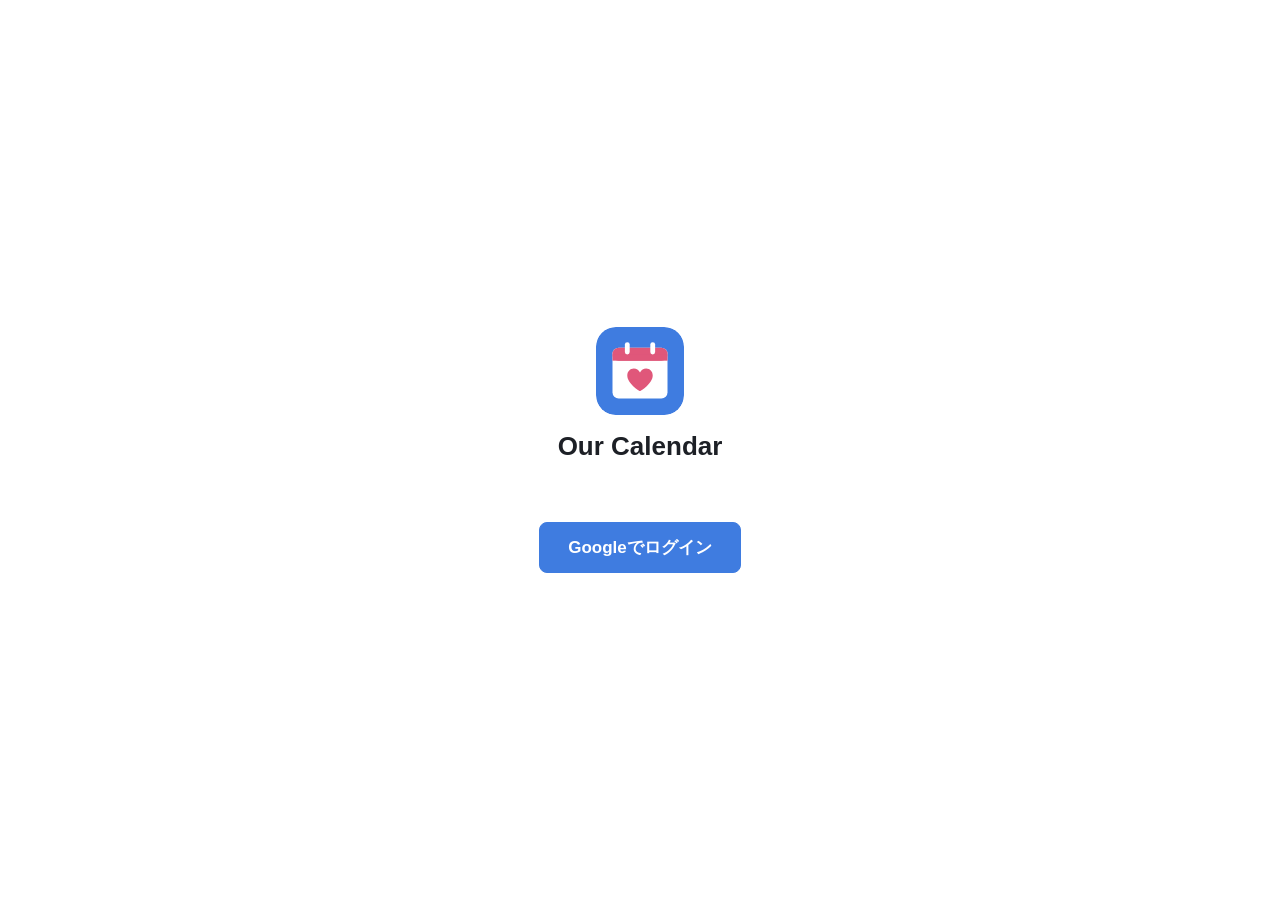
==== index.html @ 5489c7cb "通知をアプリで受け取れるようにする（Web Push・Cloudflare Workers の中継） 設定画面に「このデバイスで通知を受け取る」を追加し、通知をタップするとホーム画面のアプリが開く。 " ====
<!doctype html>
<html lang="ja">
<head>
  <meta charset="utf-8">
  <meta name="viewport" content="width=device-width, initial-scale=1, viewport-fit=cover">
  <title>Our Calendar</title>
  <meta name="theme-color" content="#ffffff" media="(prefers-color-scheme: light)">
  <meta name="theme-color" content="#1b1d22" media="(prefers-color-scheme: dark)">
  <meta name="apple-mobile-web-app-capable" content="yes">
  <meta name="mobile-web-app-capable" content="yes">
  <meta name="apple-mobile-web-app-status-bar-style" content="default">
  <meta name="apple-mobile-web-app-title" content="カレンダー">
  <link rel="manifest" href="manifest.webmanifest">
  <link rel="icon" href="icons/icon.svg" type="image/svg+xml">
  <link rel="apple-touch-icon" href="icons/apple-touch-icon.png">
  <link rel="stylesheet" href="styles.css?v=29">
  <script type="module" src="app.js?v=29"></script>
</head>
<body>
  <!-- ログイン画面 -->
  <section id="login-screen" class="login" hidden>
    <img src="icons/icon.svg" alt="" class="login-icon">
    <h1>Our Calendar</h1>
    <p id="login-message" class="login-message"></p>
    <button id="login-btn" class="btn primary large" type="button">Googleでログイン</button>
  </section>

  <!-- メイン画面 -->
  <div id="app" hidden>
    <header class="topbar">
      <div class="nav">
        <button id="prev-btn" class="icon-btn" type="button" aria-label="前の月">‹</button>
        <h1 id="title" class="title"></h1>
        <button id="next-btn" class="icon-btn" type="button" aria-label="次の月">›</button>
      </div>
      <div class="actions">
        <button id="settings-btn" class="icon-btn settings-icon" type="button" aria-label="設定">⚙︎</button>
      </div>
      <div class="subbar">
        <div id="filters" class="filters"></div>
        <div class="seg view-seg" role="tablist">
          <button type="button" data-view="month" role="tab">月</button>
          <button type="button" data-view="year" role="tab" class="year-tab">年</button>
          <button type="button" data-view="list" role="tab">一覧</button>
        </div>
      </div>
      <div id="loading" class="loading" hidden></div>
    </header>

    <div id="banner" class="banner" hidden></div>
    <main id="main"></main>
    <button id="add-btn" class="fab" type="button" aria-label="予定を追加">＋</button>
  </div>

  <!-- 1日の予定 -->
  <dialog id="day-dialog" class="sheet">
    <div class="sheet-head">
      <h2 id="day-title"></h2>
      <button class="icon-btn" type="button" data-close aria-label="閉じる">×</button>
    </div>
    <div id="day-events" class="day-events"></div>
    <button id="day-add-btn" class="btn primary block" type="button">この日に予定を追加</button>
  </dialog>

  <!-- 予定・タスクの追加と編集（全画面） -->
  <dialog id="event-dialog" class="page">
    <form id="event-form" novalidate>
      <header class="page-head">
        <button class="icon-btn" type="button" data-close aria-label="閉じる">×</button>
        <h2 id="event-dialog-title"></h2>
        <button id="save-btn" class="btn primary" type="submit">保存</button>
      </header>
      <div class="page-body">
        <div class="seg kind-seg" role="tablist">
          <button type="button" data-kind="event" role="tab">予定</button>
          <button type="button" data-kind="task" role="tab">タスク</button>
        </div>

        <input name="title" class="title-input" type="text" placeholder="タイトル" autocomplete="off" enterkeyhint="done">

        <div id="persons" class="persons"></div>

        <section class="block">
          <div class="date-head">
            <span id="date-label" class="date-label"></span>
            <label id="multi-wrap" class="check"><input name="multi" type="checkbox"> 複数日</label>
          </div>
          <div id="mini-cal" class="mini-cal"></div>
        </section>

        <section id="event-times" class="block">
          <div class="time-row">
            <span>開始</span>
            <div class="time-pick" data-time="startTime" data-label="開始"><input name="startTime" type="hidden"><button name="startTime_btn" class="time-btn" type="button"></button></div>
            <button class="clear" type="button" data-clear="startTime" aria-label="開始の時刻を消す">×</button>
          </div>
          <div class="time-row">
            <span>終了</span>
            <div class="time-pick" data-time="endTime" data-label="終了"><input name="endTime" type="hidden"><button name="endTime_btn" class="time-btn" type="button"></button></div>
            <button class="clear" type="button" data-clear="endTime" aria-label="終了の時刻を消す">×</button>
          </div>
        </section>

        <section id="task-times" class="block">
          <div class="time-row">
            <span>期限の時刻</span>
            <div class="time-pick" data-time="dueTime" data-label="期限の時刻"><input name="dueTime" type="hidden"><button name="dueTime_btn" class="time-btn" type="button"></button></div>
            <button class="clear" type="button" data-clear="dueTime" aria-label="期限の時刻を消す">×</button>
          </div>
          <label id="done-wrap" class="check done-check"><input name="done" type="checkbox"> 完了</label>
        </section>

        <label class="field">
          <span>メモ</span>
          <textarea name="description" rows="2"></textarea>
        </label>

        <p id="event-note" class="note" hidden></p>
        <p id="event-error" class="error" hidden></p>
        <button id="delete-btn" class="btn danger block" type="button">削除</button>
      </div>
    </form>
  </dialog>

  <!-- 時刻を選ぶ（時と分を回して選ぶ。分は5分刻み） -->
  <dialog id="time-dialog" class="sheet time-sheet">
    <div class="time-sheet-head">
      <button id="time-none-btn" class="btn" type="button">時刻なし</button>
      <h2 id="time-title"></h2>
      <button id="time-ok-btn" class="btn primary" type="button">決定</button>
    </div>
    <div class="wheels">
      <div id="wheel-h" class="wheel" aria-label="時"></div>
      <span class="wheel-colon">:</span>
      <div id="wheel-m" class="wheel" aria-label="分"></div>
    </div>
  </dialog>

  <!-- Googleの予定をアプリ形式に変換（一度だけ使う） -->
  <dialog id="convert-dialog" class="page">
    <header class="page-head">
      <button class="icon-btn" type="button" data-close aria-label="閉じる">×</button>
      <h2>Googleの予定を変換</h2>
      <span class="head-spacer"></span>
    </header>
    <div class="page-body">
      <p id="convert-intro" class="muted small"></p>
      <div class="convert-tools">
        <span id="convert-count" class="muted small"></span>
        <span class="spacer"></span>
        <button id="convert-all-btn" class="btn" type="button">すべて選択</button>
        <button id="convert-none-btn" class="btn" type="button">すべて解除</button>
      </div>
      <p id="convert-message" class="note" hidden></p>
      <div id="convert-list" class="convert-list"></div>
      <button id="convert-run-btn" class="btn primary block" type="button"></button>
    </div>
  </dialog>

  <!-- 設定（全画面） -->
  <dialog id="settings-dialog" class="page">
    <header class="page-head">
      <button class="icon-btn" type="button" data-close aria-label="閉じる">×</button>
      <h2>設定</h2>
      <span class="head-spacer"></span>
    </header>
    <div class="page-body">
      <section class="settings-section">
        <h3 class="menu-heading">このデバイスの持ち主</h3>
        <div id="owner-seg" class="seg owner-seg" role="radiogroup"></div>
        <p class="muted small">持ち主の予定（2人の予定を含む）を、カレンダーで先に表示します。</p>
      </section>
      <section id="push-section" class="settings-section" hidden>
        <h3 class="menu-heading">通知</h3>
        <p id="push-status" class="muted small"></p>
        <button id="push-btn" class="btn block push-btn" type="button"></button>
      </section>
      <section class="settings-section">
        <h3 class="menu-heading">アカウント</h3>
        <p id="menu-account" class="muted"></p>
      </section>
      <section class="settings-section">
        <h3 class="menu-heading">カレンダー</h3>
        <ul id="menu-calendars" class="legend"></ul>
      </section>
      <button id="convert-btn" class="btn block" type="button">Googleの予定をアプリ形式に変換</button>
      <div class="form-actions">
        <button id="reload-btn" class="btn" type="button">再読み込み</button>
        <span class="spacer"></span>
        <button id="logout-btn" class="btn danger" type="button">ログアウト</button>
      </div>
    </div>
  </dialog>
</body>
</html>
---- styles.css ----
:root {
  --bg: #ffffff;
  --surface: #f5f6f8;
  --line: #e3e5ea;
  --text: #1d2026;
  --muted: #6b7280;
  --accent: #3f7ce0;
  --accent-text: #ffffff;
  --sun: #d9534f;
  --sat: #3f7ce0;
  --today-bg: #3f7ce0;
  --warn-bg: #fff4e0;
  --warn-text: #7a4a00;
  --danger: #d14343;
  --shadow: 0 6px 24px rgba(0, 0, 0, 0.18);
  --topbar-h: 100px;
  color-scheme: light dark;
}

@media (prefers-color-scheme: dark) {
  :root {
    --bg: #1b1d22;
    --surface: #25282f;
    --line: #353943;
    --text: #e8eaee;
    --muted: #9aa1ad;
    --accent: #6c9cf0;
    --accent-text: #0f1420;
    --sun: #f07b76;
    --sat: #7fa9f5;
    --today-bg: #6c9cf0;
    --warn-bg: #3b2f1a;
    --warn-text: #f3cf8f;
    --danger: #f07b76;
    --shadow: 0 6px 24px rgba(0, 0, 0, 0.5);
  }
}

* { box-sizing: border-box; }
[hidden] { display: none !important; }

html, body { margin: 0; }
body {
  background: var(--bg);
  color: var(--text);
  font-family: -apple-system, BlinkMacSystemFont, "Hiragino Sans", "Hiragino Kaku Gothic ProN", "Noto Sans JP", "Yu Gothic UI", Meiryo, sans-serif;
  font-size: 16px;
  line-height: 1.5;
  -webkit-text-size-adjust: 100%;
  -webkit-tap-highlight-color: transparent;
}

button, input, select, textarea { font: inherit; color: inherit; }
button { cursor: pointer; }

/* ---------- ボタン ---------- */
.btn {
  border: 1px solid var(--line);
  background: var(--bg);
  border-radius: 8px;
  padding: 6px 14px;
  white-space: nowrap;
}
.btn.primary { background: var(--accent); border-color: var(--accent); color: var(--accent-text); font-weight: 600; }
.btn.danger { color: var(--danger); }
.btn.large { padding: 12px 28px; font-size: 17px; }
.btn.block { display: block; width: 100%; }
.btn:disabled { opacity: 0.5; cursor: default; }

.icon-btn {
  border: 0;
  background: transparent;
  width: 40px;
  height: 40px;
  border-radius: 8px;
  font-size: 24px;
  line-height: 1;
}
.icon-btn:active, .btn:active { opacity: 0.7; }

/* ---------- ログイン ---------- */
.login {
  min-height: 100dvh;
  display: flex;
  flex-direction: column;
  align-items: center;
  justify-content: center;
  gap: 12px;
  padding: 24px 16px;
  text-align: center;
}
.login-icon { width: 88px; height: 88px; border-radius: 20px; }
.login h1 { margin: 0; font-size: 26px; }
.login-message { color: var(--muted); margin: 0 0 8px; min-height: 1.5em; }

/* ---------- 上部バー ---------- */
.topbar {
  position: sticky;
  top: 0;
  z-index: 10;
  background: var(--bg);
  border-bottom: 1px solid var(--line);
  padding: env(safe-area-inset-top) max(8px, env(safe-area-inset-right)) 0 max(8px, env(safe-area-inset-left));
  display: flex;
  flex-wrap: wrap;
  align-items: center;
  justify-content: space-between;
  gap: 4px 8px;
  min-height: 52px;
}
.nav { display: flex; align-items: center; gap: 2px; min-width: 0; }
.title { font-size: 19px; margin: 0 4px; white-space: nowrap; }
.actions { display: flex; align-items: center; gap: 6px; padding: 6px 0; }

.subbar {
  flex-basis: 100%;
  display: flex;
  align-items: center;
  justify-content: space-between;
  padding: 0 4px 8px;
}
.filters { display: flex; gap: 8px; }
.filter-btn {
  width: 44px;
  height: 36px;
  border-radius: 18px;
  border: 2px solid var(--line);
  background: var(--bg);
  font-size: 20px;
  line-height: 1;
  filter: grayscale(1);
  opacity: 0.45;
}
.filter-btn[aria-pressed="true"] {
  border-color: var(--person-color);
  background: color-mix(in srgb, var(--person-color) 15%, var(--bg));
  filter: none;
  opacity: 1;
}

.seg { display: inline-flex; border: 1px solid var(--line); border-radius: 8px; overflow: hidden; }
.seg button { border: 0; background: var(--bg); padding: 6px 12px; }
.seg button[aria-selected="true"] { background: var(--accent); color: var(--accent-text); font-weight: 600; }

.loading {
  position: absolute;
  left: 0; right: 0; bottom: -1px;
  height: 2px;
  background: linear-gradient(90deg, transparent, var(--accent), transparent);
  background-size: 50% 100%;
  background-repeat: no-repeat;
  animation: loading 1s linear infinite;
}
@keyframes loading { from { background-position: -50% 0; } to { background-position: 150% 0; } }

.banner {
  display: flex;
  align-items: center;
  justify-content: space-between;
  gap: 8px;
  padding: 8px 16px;
  background: var(--surface);
  color: var(--muted);
  font-size: 14px;
}
.banner.warn { background: var(--warn-bg); color: var(--warn-text); }

@media (max-width: 420px) {
  .topbar { padding-left: max(4px, env(safe-area-inset-left)); padding-right: max(4px, env(safe-area-inset-right)); gap: 4px; }
  .icon-btn { width: 34px; }
  .title { font-size: 17px; margin: 0 2px; }
  .actions { gap: 4px; }
  .actions .btn { padding: 6px 10px; }
  .seg button { padding: 6px 10px; }
}

main { padding-bottom: calc(88px + env(safe-area-inset-bottom)); }

/* ---------- 月表示 ---------- */
.month {
  display: grid;
  grid-template-columns: repeat(7, minmax(0, 1fr));
  grid-auto-rows: auto;
  user-select: none;
  -webkit-user-select: none;
}
.wd {
  text-align: center;
  font-size: 12px;
  color: var(--muted);
  padding: 4px 0;
  border-bottom: 1px solid var(--line);
  font-weight: 700;
}
.wd.sun { color: var(--sun); }
.wd.sat { color: var(--sat); }

.cell {
  min-height: 92px;
  border-right: 1px solid var(--line);
  border-bottom: 1px solid var(--line);
  padding: 2px 2px 4px;
  overflow: hidden;
  cursor: pointer;
}
.cell:nth-child(7n + 7) { border-right: 0; }
.cell.other { background: var(--surface); }
.cell.other .num, .cell.other .chip { opacity: 0.55; }
.num {
  font-size: 12px;
  width: 22px;
  height: 22px;
  line-height: 22px;
  text-align: center;
  border-radius: 50%;
  margin: 0 auto 2px;
}
.cell.sun .num { color: var(--sun); }
.cell.sat .num { color: var(--sat); }
.cell.today .num { background: var(--today-bg); color: var(--accent-text); font-weight: 700; }

.chip {
  display: flex;
  align-items: center;
  gap: 2px;
  font-size: 11px;
  line-height: 16px;
  height: 16px;
  margin-bottom: 1px;
  white-space: nowrap;
  overflow: hidden;
  border-radius: 3px;
}
.chip.bar { color: #fff; padding: 0 3px; display: block; text-overflow: clip; }
/* タスク：人の色の枠の「白抜き」の帯。文字は読みやすさを優先して、ふつうの文字色の太字にする
   （中は人の色を薄く敷いて、予定の塗りつぶしと見分ける） */
.chip.bar.task {
  background: color-mix(in srgb, var(--c) 28%, var(--bg));
  box-shadow: inset 0 0 0 2px var(--c);
  color: var(--text);
  font-weight: 600;
}
.chip.bar.task .t { color: inherit; opacity: 0.8; }
.chip .t { color: rgba(255, 255, 255, 0.85); }
.dot { display: inline-block; flex: none; width: 8px; height: 8px; border-radius: 50%; }
.more {
  /* 見落とさないよう、黄色の帯で目立たせる */
  font-size: 10px;
  font-weight: 700;
  color: #3a2e00;
  background: #f5c542;
  border-radius: 3px;
  padding: 0 3px;
  white-space: nowrap;
  overflow: hidden;
}

/* スマホ：月のカレンダーを画面にちょうど収め、帯を2行にする。
   iPhone 14 くらいのホーム画面アプリで、5週の月は4件＋「他n件」、6週の月は3件＋「他n件」が入るように詰めている。
   ここの高さを変えたら、app.js の chipsPerCell の値も合わせて直す */
@media (max-width: 599px) {
  main:has(.month) { padding-bottom: 0; }
  .month {
    grid-template-rows: auto repeat(var(--weeks, 6), minmax(0, 1fr));
    height: calc(100dvh - var(--month-top, 120px)); /* 画面の下端（ホームバーの所）まで使う */
  }
  /* 月のカレンダーは画面に収まっているので、上下にスワイプしても画面を動かさない
     （左右のスワイプで月を移る処理は app.js。予定の画面などのダイアログは #app の外なので影響しない） */
  html:has(.month), body:has(.month) { overflow: hidden; overscroll-behavior: none; }
  #app:has(.month) { touch-action: none; }
  .wd { padding: 1px 0; font-size: 10.5px; line-height: 14px; }
  .cell { min-height: 0; padding: 1px; }
  .num { width: 19.5px; height: 19.5px; line-height: 19.5px; font-size: 11.9px; font-weight: 700; margin-bottom: 1px; } /* 下の余白のぶん、少し大きく（+8%）して太字に */
  .chip.bar {
    height: 24px; /* 1行で済む予定も、2行分の高さにそろえる */
    font-size: 10.5px;
    line-height: 12px;
    margin-bottom: 3px;
    padding: 0 2px;
    white-space: normal;
    word-break: break-all;
  }
  .chip .t, .chip .n { display: block; overflow: hidden; }
  .chip.timed .n { white-space: nowrap; }
  .chip:not(.timed) .n { display: -webkit-box; -webkit-box-orient: vertical; -webkit-line-clamp: 2; }
  .more { height: 13px; line-height: 13px; }

  /* 上部バーの余白も詰める */
  /* 上部バーを1段にする：月の移動・猫と魚・月/一覧・メニュー */
  :root { --topbar-h: 52px; }
  .topbar { flex-wrap: nowrap; gap: 4px; }
  .subbar { display: contents; }
  .nav { order: 1; flex: 1; }
  .filters { order: 2; gap: 4px; }
  .view-seg { order: 3; }
  .actions { order: 4; padding: 4px 0; }
  .filter-btn { width: 36px; height: 30px; font-size: 17px; }
  .view-seg button { padding: 3px 8px; }
}

@media (min-width: 600px) {
  .cell { min-height: 110px; padding: 4px; }
  .chip { font-size: 12px; line-height: 18px; height: 18px; }
  .chip .t { margin-right: 3px; }
  .chip:hover { background: var(--surface); }
  .chip.bar:hover { filter: brightness(1.08); }
}
@media (min-width: 900px) {
  .cell { min-height: 132px; }
}

/* ---------- 年表示 ---------- */
/* 12か月の小さなカレンダー。予定のある日は人の色（2人とも予定があれば紫）で塗る */
.year {
  display: grid;
  grid-template-columns: repeat(4, minmax(0, 1fr));
  gap: 20px 24px;
  max-width: 1100px;
  margin: 0 auto;
  padding: 16px;
  user-select: none;
  -webkit-user-select: none;
}
.ym { cursor: pointer; border-radius: 8px; padding: 4px; }
.ym-title { font-size: 15px; font-weight: 700; margin: 0 0 4px 4px; }
.ym-title.current { color: var(--accent); }
.ym-grid {
  display: grid;
  grid-template-columns: repeat(7, minmax(0, 1fr));
  grid-template-rows: auto repeat(6, 1fr); /* 5週の月も6週分の高さにして、月どうしの高さをそろえる */
  gap: 2px;
}
.ywd { text-align: center; font-size: 11px; font-weight: 700; color: var(--muted); }
.ywd.sun, .yd.sun { color: var(--sun); }
.ywd.sat, .yd.sat { color: var(--sat); }
.yd {
  display: flex;
  align-items: center;
  justify-content: center;
  height: 28px;
  font-size: 13px;
  border-radius: 4px;
}
.yd.has { background: var(--c); color: #fff; font-weight: 700; }
.yd.today { box-shadow: inset 0 0 0 2px var(--text); font-weight: 700; }
.yd.has.today { box-shadow: inset 0 0 0 2px var(--bg), 0 0 0 1.5px var(--text); }
@media (hover: hover) {
  .ym:hover { background: var(--surface); }
}
@media (min-width: 600px) and (max-width: 899px) {
  .year { grid-template-columns: repeat(3, minmax(0, 1fr)); }
}

/* スマホ：3列×4段で、1年を画面にちょうど収める（スクロールしない） */
@media (max-width: 599px) {
  .year-tab { display: none; } /* スマホではピンチで切り替える */
  main:has(.year) { padding-bottom: 0; }
  html:has(.year), body:has(.year) { overflow: hidden; overscroll-behavior: none; }
  #app:has(.year) { touch-action: none; }
  .year {
    grid-template-columns: repeat(3, minmax(0, 1fr));
    grid-template-rows: repeat(4, minmax(0, 1fr));
    gap: 4px 8px;
    height: calc(100dvh - var(--month-top, 120px));
    padding: 4px 6px max(4px, env(safe-area-inset-bottom));
  }
  .ym { display: flex; flex-direction: column; min-height: 0; padding: 0; }
  .ym-title { font-size: 12.5px; margin: 0 0 1px 2px; }
  .ym-grid { flex: 1; min-height: 0; gap: 1px; }
  .ywd { font-size: 8.5px; line-height: 11px; }
  .yd { height: auto; min-height: 0; font-size: 10px; border-radius: 3px; }
  .yd.today { box-shadow: inset 0 0 0 1.5px var(--text); }
  .yd.has.today { box-shadow: inset 0 0 0 1.5px var(--bg), 0 0 0 1px var(--text); }
}

/* ---------- 一覧表示 ---------- */
.list { max-width: 720px; margin: 0 auto; padding: 8px 16px; }
.list-day h2 {
  font-size: 14px;
  color: var(--muted);
  margin: 16px 0 4px;
  position: sticky;
  top: calc(var(--topbar-h) + env(safe-area-inset-top));
  background: var(--bg);
  padding: 4px 0;
}
.list-day h2.today { color: var(--accent); }
.empty { color: var(--muted); text-align: center; padding: 24px 0; }
.more-btn { margin: 24px 0; }

.event-row {
  display: flex;
  align-items: flex-start;
  gap: 10px;
  width: 100%;
  text-align: left;
  border: 0;
  background: transparent;
  padding: 8px 4px;
  border-radius: 8px;
}
.event-row:active, .event-row:hover { background: var(--surface); }
.event-row .bar { flex: none; width: 4px; align-self: stretch; border-radius: 2px; }
.event-row .time { flex: none; width: 7.5em; font-size: 13px; color: var(--muted); padding-top: 1px; font-variant-numeric: tabular-nums; }
.event-row .body { display: flex; flex-direction: column; min-width: 0; }
.event-row .name { overflow-wrap: anywhere; }
.event-row .cal { font-size: 12px; color: var(--muted); }

/* ---------- 追加ボタン ---------- */
.fab {
  position: fixed;
  right: max(20px, env(safe-area-inset-right));
  bottom: calc(20px + env(safe-area-inset-bottom));
  width: 56px;
  height: 56px;
  border-radius: 50%;
  border: 0;
  background: var(--accent);
  color: var(--accent-text);
  font-size: 30px;
  line-height: 1;
  box-shadow: var(--shadow);
  z-index: 20;
}

/* ---------- シート（ダイアログ） ---------- */
dialog.sheet {
  border: 0;
  padding: 16px;
  padding-bottom: calc(16px + env(safe-area-inset-bottom));
  width: 100%;
  max-width: 520px;
  max-height: 90dvh;
  overflow-y: auto;
  background: var(--bg);
  color: var(--text);
  box-shadow: var(--shadow);
  margin: auto auto 0;
  border-radius: 16px 16px 0 0;
}
dialog.sheet::backdrop { background: rgba(0, 0, 0, 0.35); }
@media (min-width: 600px) {
  dialog.sheet { margin: auto; border-radius: 16px; padding-bottom: 16px; }
}

.sheet-head { display: flex; align-items: center; justify-content: space-between; margin-bottom: 8px; }
.sheet-head h2 { font-size: 18px; margin: 0; }
.day-events { margin-bottom: 12px; }

.field { display: flex; flex-direction: column; gap: 2px; margin-bottom: 10px; flex: 1; min-width: 0; }
.field > span { font-size: 13px; color: var(--muted); }
.field input, .field select, .field textarea {
  width: 100%;
  border: 1px solid var(--line);
  border-radius: 8px;
  padding: 8px 10px;
  background: var(--bg);
  font-size: 16px; /* iPhoneで入力時に拡大されないよう16px以上 */
  min-height: 42px;
}
.field textarea { resize: vertical; }
.field input:disabled, .field select:disabled, .field textarea:disabled { opacity: 0.8; background: var(--surface); }
.field-row { display: flex; gap: 8px; }
.field.time { flex: 0 0 8.5em; }
.check { display: flex; align-items: center; gap: 8px; margin: 0 0 10px; }
.check input { width: 20px; height: 20px; }

.note { font-size: 13px; color: var(--muted); margin: 0 0 8px; }
.error { font-size: 14px; color: var(--danger); margin: 0 0 8px; }
.form-actions { display: flex; align-items: center; gap: 8px; margin-top: 8px; }
.spacer { flex: 1; }

.muted { color: var(--muted); }
.small { font-size: 12px; }
.menu-heading { font-size: 14px; color: var(--muted); margin: 12px 0 4px; }
.settings-section .menu-heading { margin-top: 0; }
.settings-section p { margin: 4px 0 0; }
.push-btn { margin-top: 8px; }
.owner-seg { display: flex; width: 100%; }
.owner-seg button { flex: 1; padding: 8px 4px; white-space: nowrap; }
.settings-icon { font-size: 22px; }
.legend { list-style: none; margin: 0 0 8px; padding: 0; }
.legend li { display: flex; align-items: center; gap: 8px; padding: 4px 0; }
.legend li .muted { margin-left: auto; }

.chip.done, .event-row.done .name { text-decoration: line-through; opacity: 0.55; }

/* ---------- 追加・編集の全画面 ---------- */
dialog.page {
  border: 0;
  padding: 0;
  margin: 0;
  width: 100%;
  height: 100%;
  max-width: none;
  max-height: none;
  background: var(--bg);
  color: var(--text);
  overflow-y: auto;
  overscroll-behavior: contain;
}
dialog.page::backdrop { background: var(--bg); }

.page-head {
  position: sticky;
  top: 0;
  z-index: 2;
  display: flex;
  align-items: center;
  gap: 8px;
  padding: env(safe-area-inset-top) max(8px, env(safe-area-inset-right)) 0 max(8px, env(safe-area-inset-left));
  min-height: 52px;
  background: var(--bg);
  border-bottom: 1px solid var(--line);
}
.page-head h2 { flex: 1; margin: 0; font-size: 17px; text-align: center; }
.page-head .btn { margin: 8px 0; }

.page-body {
  max-width: 560px;
  margin: 0 auto;
  padding: 16px 16px calc(32px + env(safe-area-inset-bottom));
  display: flex;
  flex-direction: column;
  gap: 16px;
}

.kind-seg { display: flex; width: 100%; }
.kind-seg button { flex: 1; padding: 8px; font-weight: 600; }

.title-input {
  width: 100%;
  border: 0;
  border-bottom: 2px solid var(--line);
  padding: 8px 2px;
  font-size: 22px;
  font-weight: 600;
  background: transparent;
  border-radius: 0;
}
.title-input:focus { outline: none; border-bottom-color: var(--accent); }

.persons { display: flex; gap: 12px; }
.person-btn {
  flex: 1;
  display: flex;
  align-items: center;
  justify-content: center;
  gap: 8px;
  padding: 10px;
  border-radius: 14px;
  border: 2px solid var(--line);
  background: var(--bg);
  font-size: 16px;
  filter: grayscale(1);
  opacity: 0.5;
}
.person-btn .icon { font-size: 28px; line-height: 1; }
.person-btn[aria-pressed="true"] {
  border-color: var(--person-color);
  background: color-mix(in srgb, var(--person-color) 14%, var(--bg));
  filter: none;
  opacity: 1;
  font-weight: 600;
}
.person-btn:disabled { cursor: default; }
.person-btn[aria-pressed="true"]:disabled { opacity: 0.8; }

.block { display: flex; flex-direction: column; gap: 8px; }
.date-head { display: flex; align-items: center; justify-content: space-between; gap: 8px; }
.date-label { font-size: 16px; font-weight: 600; }
.date-head .check { margin: 0; }

.mini-cal { border: 1px solid var(--line); border-radius: 14px; padding: 4px 8px 8px; }
.mc-head { display: flex; align-items: center; justify-content: space-between; }
.mc-title { font-weight: 600; }
.mc-grid { display: grid; grid-template-columns: repeat(7, 1fr); row-gap: 2px; }
.mc-wd { text-align: center; font-size: 12px; color: var(--muted); padding: 2px 0 4px; }
.mc-wd.sun, .mc-day.sun { color: var(--sun); }
.mc-wd.sat, .mc-day.sat { color: var(--sat); }
.mc-day {
  border: 0;
  background: transparent;
  height: 40px;
  padding: 0;
  display: flex;
  align-items: center;
  justify-content: center;
  font-size: 15px;
  font-variant-numeric: tabular-nums;
}
.mc-day span { width: 36px; height: 36px; line-height: 36px; border-radius: 50%; text-align: center; }
.mc-day.other { opacity: 0.35; }
.mc-day.today span { box-shadow: inset 0 0 0 1.5px var(--accent); }
.mc-day.in-range { background: color-mix(in srgb, var(--accent) 18%, transparent); }
.mc-day.edge.start { background: linear-gradient(90deg, transparent 50%, color-mix(in srgb, var(--accent) 18%, transparent) 50%); }
.mc-day.edge.end { background: linear-gradient(90deg, color-mix(in srgb, var(--accent) 18%, transparent) 50%, transparent 50%); }
.mc-day.sel span { background: var(--accent); color: var(--accent-text); font-weight: 700; }
.mc-day:disabled { cursor: default; }

.time-row { display: flex; align-items: center; gap: 8px; }
.time-row > span { width: 5.5em; flex: none; color: var(--muted); font-size: 14px; }
.time-pick { flex: 1; min-width: 0; display: flex; }
.time-btn,
.time-row input {
  flex: 1;
  min-width: 0;
  min-height: 44px;
  border: 1px solid var(--line);
  border-radius: 10px;
  padding: 6px 10px;
  background: var(--bg);
  font-size: 17px;
}
.clear {
  flex: none;
  width: 36px;
  height: 36px;
  border-radius: 50%;
  border: 0;
  background: var(--surface);
  color: var(--muted);
  font-size: 18px;
}
.hint { margin: 0; font-size: 12px; color: var(--muted); }
.time-btn { text-align: left; font-variant-numeric: tabular-nums; }
.time-btn.empty { color: var(--muted); }
.time-btn:disabled { opacity: 0.8; background: var(--surface); }

/* 時刻を選ぶ画面：時と分の2列を回して選ぶ */
.time-sheet-head { display: flex; align-items: center; justify-content: space-between; gap: 8px; margin-bottom: 8px; }
.time-sheet-head h2 { margin: 0; font-size: 17px; }
.wheels {
  position: relative;
  display: flex;
  justify-content: center;
  align-items: center;
  gap: 8px;
}
/* 真ん中の帯（選ばれている値） */
.wheels::before {
  content: '';
  position: absolute;
  left: 0; right: 0;
  top: 50%;
  height: 36px;
  transform: translateY(-50%);
  background: var(--surface);
  border-radius: 10px;
  z-index: 0;
}
.wheel {
  position: relative;
  z-index: 1;
  width: 96px;
  height: 180px; /* 5行分 */
  overflow-y: scroll;
  scroll-snap-type: y mandatory;
  overscroll-behavior: contain;
  scrollbar-width: none;
  padding: 72px 0; /* 最初と最後の値も真ん中に来るように */
  -webkit-mask-image: linear-gradient(transparent, #000 30%, #000 70%, transparent);
  mask-image: linear-gradient(transparent, #000 30%, #000 70%, transparent);
}
.wheel::-webkit-scrollbar { display: none; }
.wheel-item {
  height: 36px;
  line-height: 36px;
  text-align: center;
  font-size: 20px;
  font-variant-numeric: tabular-nums;
  scroll-snap-align: center;
  cursor: pointer;
}
.wheel-colon { position: relative; z-index: 1; font-size: 20px; font-weight: 600; }
.done-check { font-weight: 600; }
#event-form .note { white-space: pre-line; }
#event-form .field { margin: 0; }
#delete-btn { margin-top: 8px; padding: 10px; }

/* スマホ：予定の画面を、スクロールせずに1画面に収める（編集時の「削除」まで） */
@media (max-width: 599px) {
  .page-body { padding: 8px 14px calc(8px + env(safe-area-inset-bottom)); gap: 8px; }
  .kind-seg button { padding: 5px; }
  .title-input { font-size: 19px; padding: 4px 2px; }
  .person-btn { padding: 4px; }
  .person-btn .icon { font-size: 22px; }
  .block { gap: 6px; }
  .mini-cal { padding: 0 6px 4px; }
  .mc-head .icon-btn { height: 32px; }
  .mc-wd { padding: 0 0 2px; }
  .mc-day { height: 36px; font-size: 14px; } /* 月単位で表示するため、高さは少しだけ広げる */
  .mc-day span { width: 32px; height: 32px; line-height: 32px; }
  .time-btn, .time-row input { min-height: 38px; padding: 4px 10px; }
  .clear { width: 32px; height: 32px; }
  #event-form .note { margin: 0; font-size: 12px; }
  #delete-btn { margin-top: 0; padding: 8px; }
}
/* 背の低いスマホ（iPhone SE など）では、日付のカレンダーをさらに詰める */
@media (max-width: 599px) and (max-height: 700px) {
  .page-head { min-height: 44px; }
  .page-head .btn { margin: 4px 0; padding: 4px 12px; }
  .title-input { font-size: 17px; }
  .mc-head .icon-btn { height: 28px; }
  .mc-day { height: 30px; }
  .mc-day span { width: 26px; height: 26px; line-height: 26px; }
  .time-btn, .time-row input { min-height: 34px; }
}
#event-form.readonly .mini-cal { opacity: 0.85; }

/* ---------- Googleの予定の変換 ---------- */
.head-spacer { width: 40px; }
.convert-tools { display: flex; align-items: center; gap: 8px; flex-wrap: wrap; }
.convert-list { display: flex; flex-direction: column; border-top: 1px solid var(--line); }
.convert-row {
  display: flex;
  gap: 12px;
  align-items: flex-start;
  padding: 10px 2px;
  border-bottom: 1px solid var(--line);
  cursor: pointer;
}
.convert-row input { width: 20px; height: 20px; margin-top: 2px; flex: none; }
.convert-row.disabled { opacity: 0.5; cursor: default; }
.convert-row .info { display: flex; flex-direction: column; gap: 2px; min-width: 0; }
.convert-row .when { font-size: 13px; color: var(--muted); }
.convert-row .name { font-weight: 600; overflow-wrap: anywhere; }
.convert-row .memo { font-size: 13px; white-space: pre-line; color: var(--muted); overflow-wrap: anywhere; }
.convert-row .meta { font-size: 12px; color: var(--muted); }
.convert-row .ok { color: #2f9e5b; font-weight: 600; }
.convert-row .ng { color: var(--danger); font-weight: 600; }
#convert-btn { margin: 4px 0 8px; }
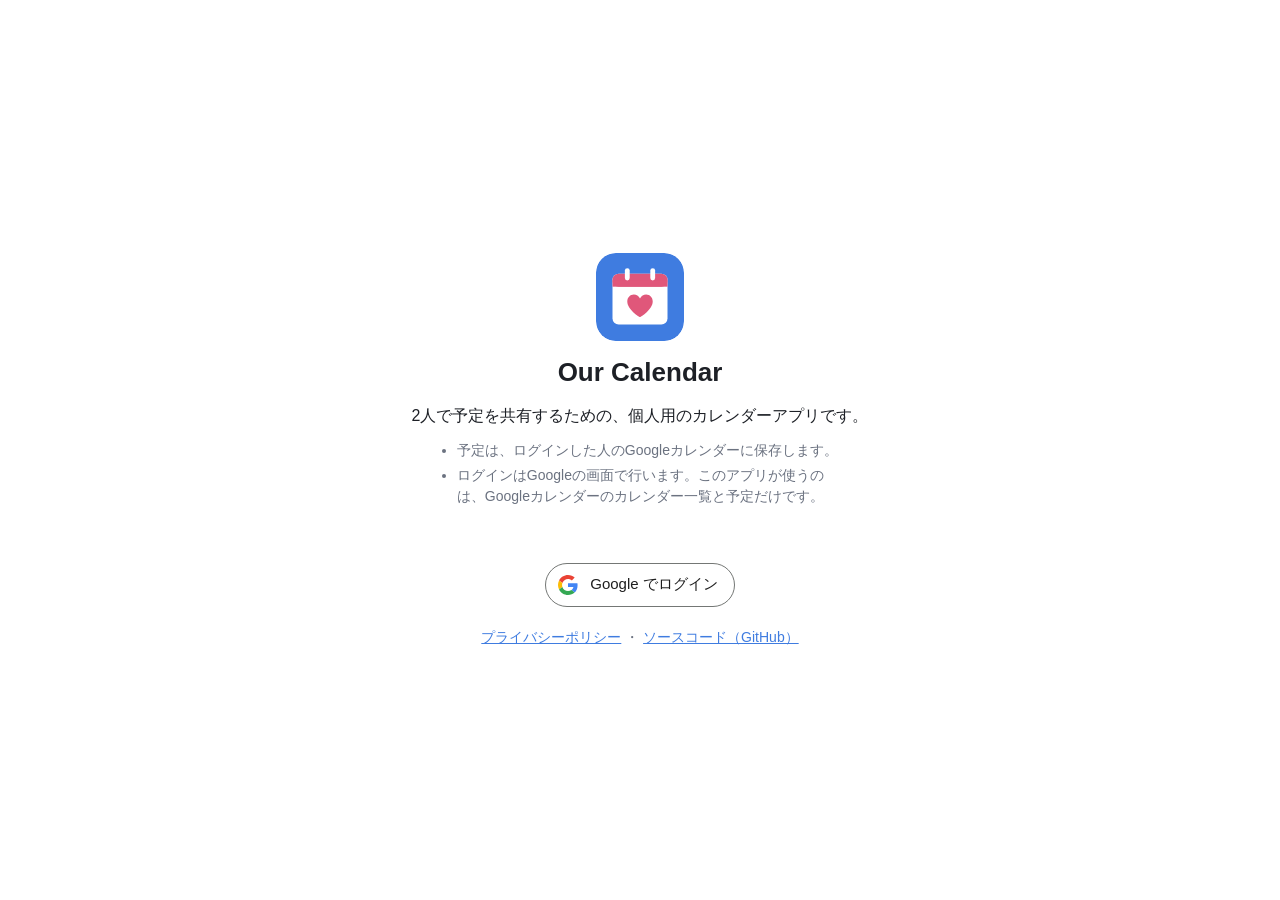
==== commit 3272be47: "ログイン画面にアプリの説明と公式形式のログインボタンを付ける（v34） Chromeで「危険なサイト」と表示されるようになったため、偽のログインページと 誤認されにくいようにする。 - ログイン画面に" ====
--- a/index.html
+++ b/index.html
@@ -4,6 +4,8 @@
   <meta charset="utf-8">
   <meta name="viewport" content="width=device-width, initial-scale=1, viewport-fit=cover">
   <title>Our Calendar</title>
+  <meta name="description" content="2人で予定を共有するための個人用カレンダーアプリ。予定はGoogleカレンダーに保存します。">
+  <meta name="google-site-verification" content="PE3CYQ-pV2FIeH45l5DvngcL-_RavhT1xRadO0IshNA">
   <meta name="theme-color" content="#ffffff" media="(prefers-color-scheme: light)">
   <meta name="theme-color" content="#1b1d22" media="(prefers-color-scheme: dark)">
   <meta name="apple-mobile-web-app-capable" content="yes">
@@ -13,16 +15,35 @@
   <link rel="manifest" href="manifest.webmanifest">
   <link rel="icon" href="icons/icon.svg" type="image/svg+xml">
   <link rel="apple-touch-icon" href="icons/apple-touch-icon.png">
-  <link rel="stylesheet" href="styles.css?v=29">
-  <script type="module" src="app.js?v=29"></script>
+  <link rel="stylesheet" href="styles.css?v=34">
+  <script type="module" src="app.js?v=34"></script>
 </head>
 <body>
   <!-- ログイン画面 -->
   <section id="login-screen" class="login" hidden>
     <img src="icons/icon.svg" alt="" class="login-icon">
     <h1>Our Calendar</h1>
+    <p class="login-lead">2人で予定を共有するための、個人用のカレンダーアプリです。</p>
+    <ul class="login-points">
+      <li>予定は、ログインした人のGoogleカレンダーに保存します。</li>
+      <li>ログインはGoogleの画面で行います。このアプリが使うのは、Googleカレンダーのカレンダー一覧と予定だけです。</li>
+    </ul>
     <p id="login-message" class="login-message"></p>
-    <button id="login-btn" class="btn primary large" type="button">Googleでログイン</button>
+    <!-- Googleのブランドガイドラインに沿ったログインボタン -->
+    <button id="login-btn" class="gsi-btn" type="button">
+      <svg class="gsi-logo" viewBox="0 0 48 48" aria-hidden="true">
+        <path fill="#EA4335" d="M24 9.5c3.54 0 6.71 1.22 9.21 3.6l6.85-6.85C35.9 2.38 30.47 0 24 0 14.62 0 6.51 5.38 2.56 13.22l7.98 6.19C12.43 13.72 17.74 9.5 24 9.5z"/>
+        <path fill="#4285F4" d="M46.98 24.55c0-1.57-.15-3.09-.38-4.55H24v9.02h12.94c-.58 2.96-2.26 5.48-4.78 7.18l7.73 6c4.51-4.18 7.09-10.36 7.09-17.65z"/>
+        <path fill="#FBBC05" d="M10.53 28.59c-.48-1.45-.76-2.99-.76-4.59s.27-3.14.76-4.59l-7.98-6.19C.92 16.46 0 20.12 0 24c0 3.88.92 7.54 2.56 10.78l7.97-6.19z"/>
+        <path fill="#34A853" d="M24 48c6.48 0 11.93-2.13 15.89-5.81l-7.73-6c-2.15 1.45-4.92 2.3-8.16 2.3-6.26 0-11.57-4.22-13.47-9.91l-7.98 6.19C6.51 42.62 14.62 48 24 48z"/>
+      </svg>
+      <span>Google でログイン</span>
+    </button>
+    <p class="login-links">
+      <a href="privacy.html">プライバシーポリシー</a>
+      <span aria-hidden="true">・</span>
+      <a href="https://github.com/shota0033/our_calendar">ソースコード（GitHub）</a>
+    </p>
   </section>
 
   <!-- メイン画面 -->
@@ -60,6 +81,16 @@
     </div>
     <div id="day-events" class="day-events"></div>
     <button id="day-add-btn" class="btn primary block" type="button">この日に予定を追加</button>
+  </dialog>
+
+  <!-- 相手が入れた予定のお知らせ -->
+  <dialog id="news-dialog" class="sheet">
+    <div class="sheet-head">
+      <h2 id="news-title"></h2>
+      <button class="icon-btn" type="button" data-close aria-label="閉じる">×</button>
+    </div>
+    <div id="news-events" class="day-events"></div>
+    <button class="btn primary block" type="button" data-close>OK</button>
   </dialog>
 
   <!-- 予定・タスクの追加と編集（全画面） -->
@@ -136,27 +167,6 @@
     </div>
   </dialog>
 
-  <!-- Googleの予定をアプリ形式に変換（一度だけ使う） -->
-  <dialog id="convert-dialog" class="page">
-    <header class="page-head">
-      <button class="icon-btn" type="button" data-close aria-label="閉じる">×</button>
-      <h2>Googleの予定を変換</h2>
-      <span class="head-spacer"></span>
-    </header>
-    <div class="page-body">
-      <p id="convert-intro" class="muted small"></p>
-      <div class="convert-tools">
-        <span id="convert-count" class="muted small"></span>
-        <span class="spacer"></span>
-        <button id="convert-all-btn" class="btn" type="button">すべて選択</button>
-        <button id="convert-none-btn" class="btn" type="button">すべて解除</button>
-      </div>
-      <p id="convert-message" class="note" hidden></p>
-      <div id="convert-list" class="convert-list"></div>
-      <button id="convert-run-btn" class="btn primary block" type="button"></button>
-    </div>
-  </dialog>
-
   <!-- 設定（全画面） -->
   <dialog id="settings-dialog" class="page">
     <header class="page-head">
@@ -183,7 +193,6 @@
         <h3 class="menu-heading">カレンダー</h3>
         <ul id="menu-calendars" class="legend"></ul>
       </section>
-      <button id="convert-btn" class="btn block" type="button">Googleの予定をアプリ形式に変換</button>
       <div class="form-actions">
         <button id="reload-btn" class="btn" type="button">再読み込み</button>
         <span class="spacer"></span>
--- a/styles.css
+++ b/styles.css
@@ -91,7 +91,41 @@
 }
 .login-icon { width: 88px; height: 88px; border-radius: 20px; }
 .login h1 { margin: 0; font-size: 26px; }
+.login-lead { margin: 0; }
+.login-points {
+  max-width: 400px;
+  margin: 0;
+  padding-left: 1.2em;
+  text-align: left;
+  color: var(--muted);
+  font-size: 14px;
+}
+.login-points li + li { margin-top: 4px; }
 .login-message { color: var(--muted); margin: 0 0 8px; min-height: 1.5em; }
+.login-links { margin: 8px 0 0; font-size: 14px; color: var(--muted); }
+.login-links a { color: var(--accent); }
+
+/* Googleのログインボタン（ブランドガイドラインの色と形） */
+.gsi-btn {
+  display: inline-flex;
+  align-items: center;
+  gap: 12px;
+  height: 44px;
+  padding: 0 16px 0 12px;
+  border: 1px solid #747775;
+  border-radius: 22px;
+  background: #ffffff;
+  color: #1f1f1f;
+  font-family: Roboto, Arial, sans-serif;
+  font-size: 15px;
+  font-weight: 500;
+}
+.gsi-btn:active { opacity: 0.7; }
+.gsi-btn:disabled { opacity: 0.5; cursor: default; }
+.gsi-logo { width: 20px; height: 20px; }
+@media (prefers-color-scheme: dark) {
+  .gsi-btn { background: #131314; border-color: #8e918f; color: #e3e3e3; }
+}
 
 /* ---------- 上部バー ---------- */
 .topbar {
@@ -405,6 +439,13 @@
 .event-row .body { display: flex; flex-direction: column; min-width: 0; }
 .event-row .name { overflow-wrap: anywhere; }
 .event-row .cal { font-size: 12px; color: var(--muted); }
+/* 相手が入れた予定のお知らせ：時刻の欄に日付と時刻を2行で出す */
+.news-row .time { white-space: pre-line; }
+#news-events { max-height: 55vh; overflow-y: auto; }
+.news-row.deleted { cursor: default; }
+.news-row.deleted:active, .news-row.deleted:hover { background: none; }
+.news-row.deleted .name { text-decoration: line-through; opacity: 0.6; }
+.news-heading { font-size: 13px; color: var(--muted); margin: 8px 0 2px; }
 
 /* ---------- 追加ボタン ---------- */
 .fab {
@@ -708,25 +749,5 @@
 }
 #event-form.readonly .mini-cal { opacity: 0.85; }
 
-/* ---------- Googleの予定の変換 ---------- */
+/* 全画面のページ（設定など）の見出しで、右側を左の「×」と同じ幅だけ空ける */
 .head-spacer { width: 40px; }
-.convert-tools { display: flex; align-items: center; gap: 8px; flex-wrap: wrap; }
-.convert-list { display: flex; flex-direction: column; border-top: 1px solid var(--line); }
-.convert-row {
-  display: flex;
-  gap: 12px;
-  align-items: flex-start;
-  padding: 10px 2px;
-  border-bottom: 1px solid var(--line);
-  cursor: pointer;
-}
-.convert-row input { width: 20px; height: 20px; margin-top: 2px; flex: none; }
-.convert-row.disabled { opacity: 0.5; cursor: default; }
-.convert-row .info { display: flex; flex-direction: column; gap: 2px; min-width: 0; }
-.convert-row .when { font-size: 13px; color: var(--muted); }
-.convert-row .name { font-weight: 600; overflow-wrap: anywhere; }
-.convert-row .memo { font-size: 13px; white-space: pre-line; color: var(--muted); overflow-wrap: anywhere; }
-.convert-row .meta { font-size: 12px; color: var(--muted); }
-.convert-row .ok { color: #2f9e5b; font-weight: 600; }
-.convert-row .ng { color: var(--danger); font-weight: 600; }
-#convert-btn { margin: 4px 0 8px; }
